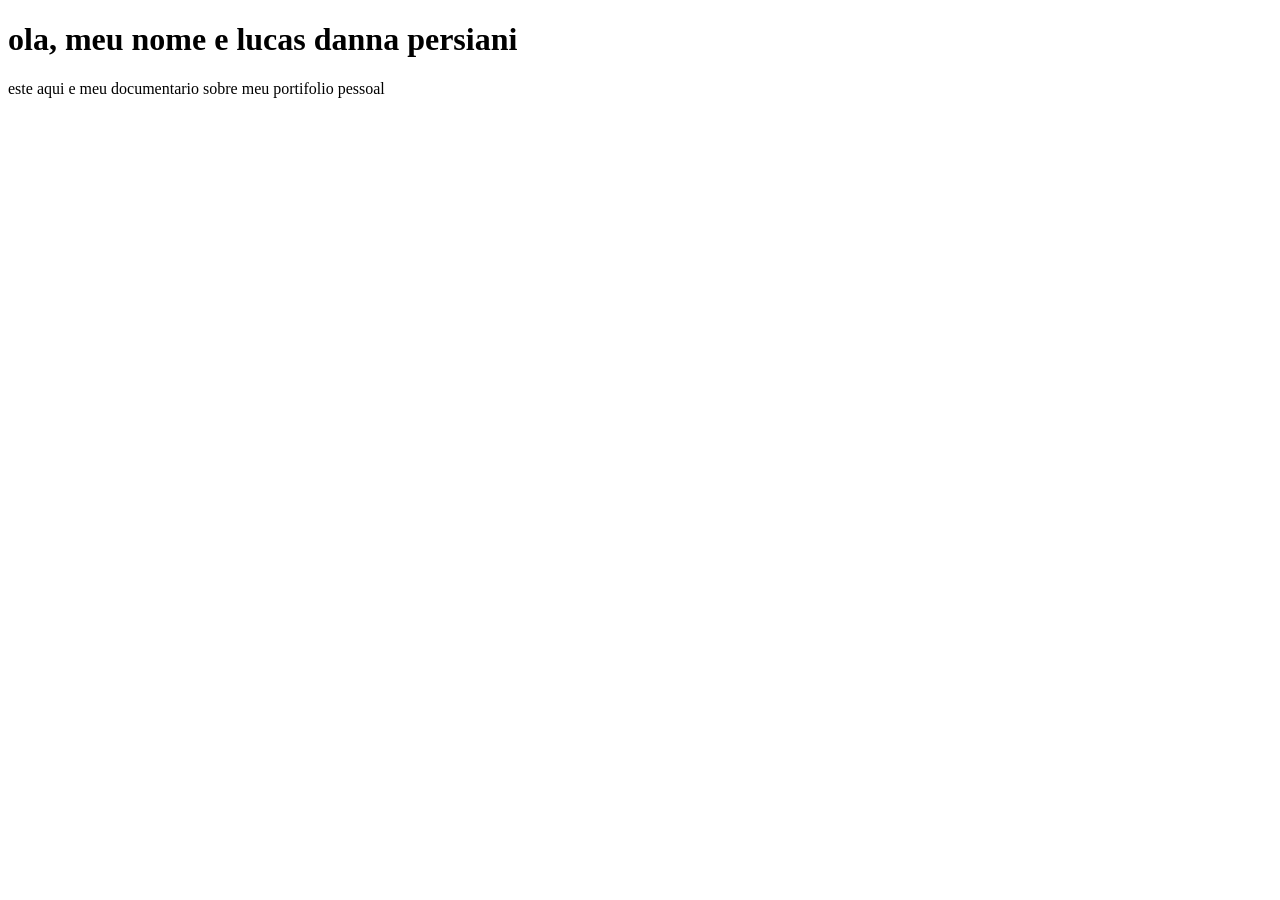
==== index.html @ ea079084 "criacao dos arquivos" ====
<!DOCTYPE html>
<html lang="pt-br">
<head>
    <meta charset="UTF-8">
    <meta name="viewport" content="width=device-width, initial-scale=1.0">
    <title>meu perfil</title>
    <style>

    </style>
</head>
<body>

    <h1> ola, meu nome e lucas danna persiani</h1>
    
    <p>
        este aqui e meu documentario sobre meu portifolio pessoal
    </p>
</body>
</html>
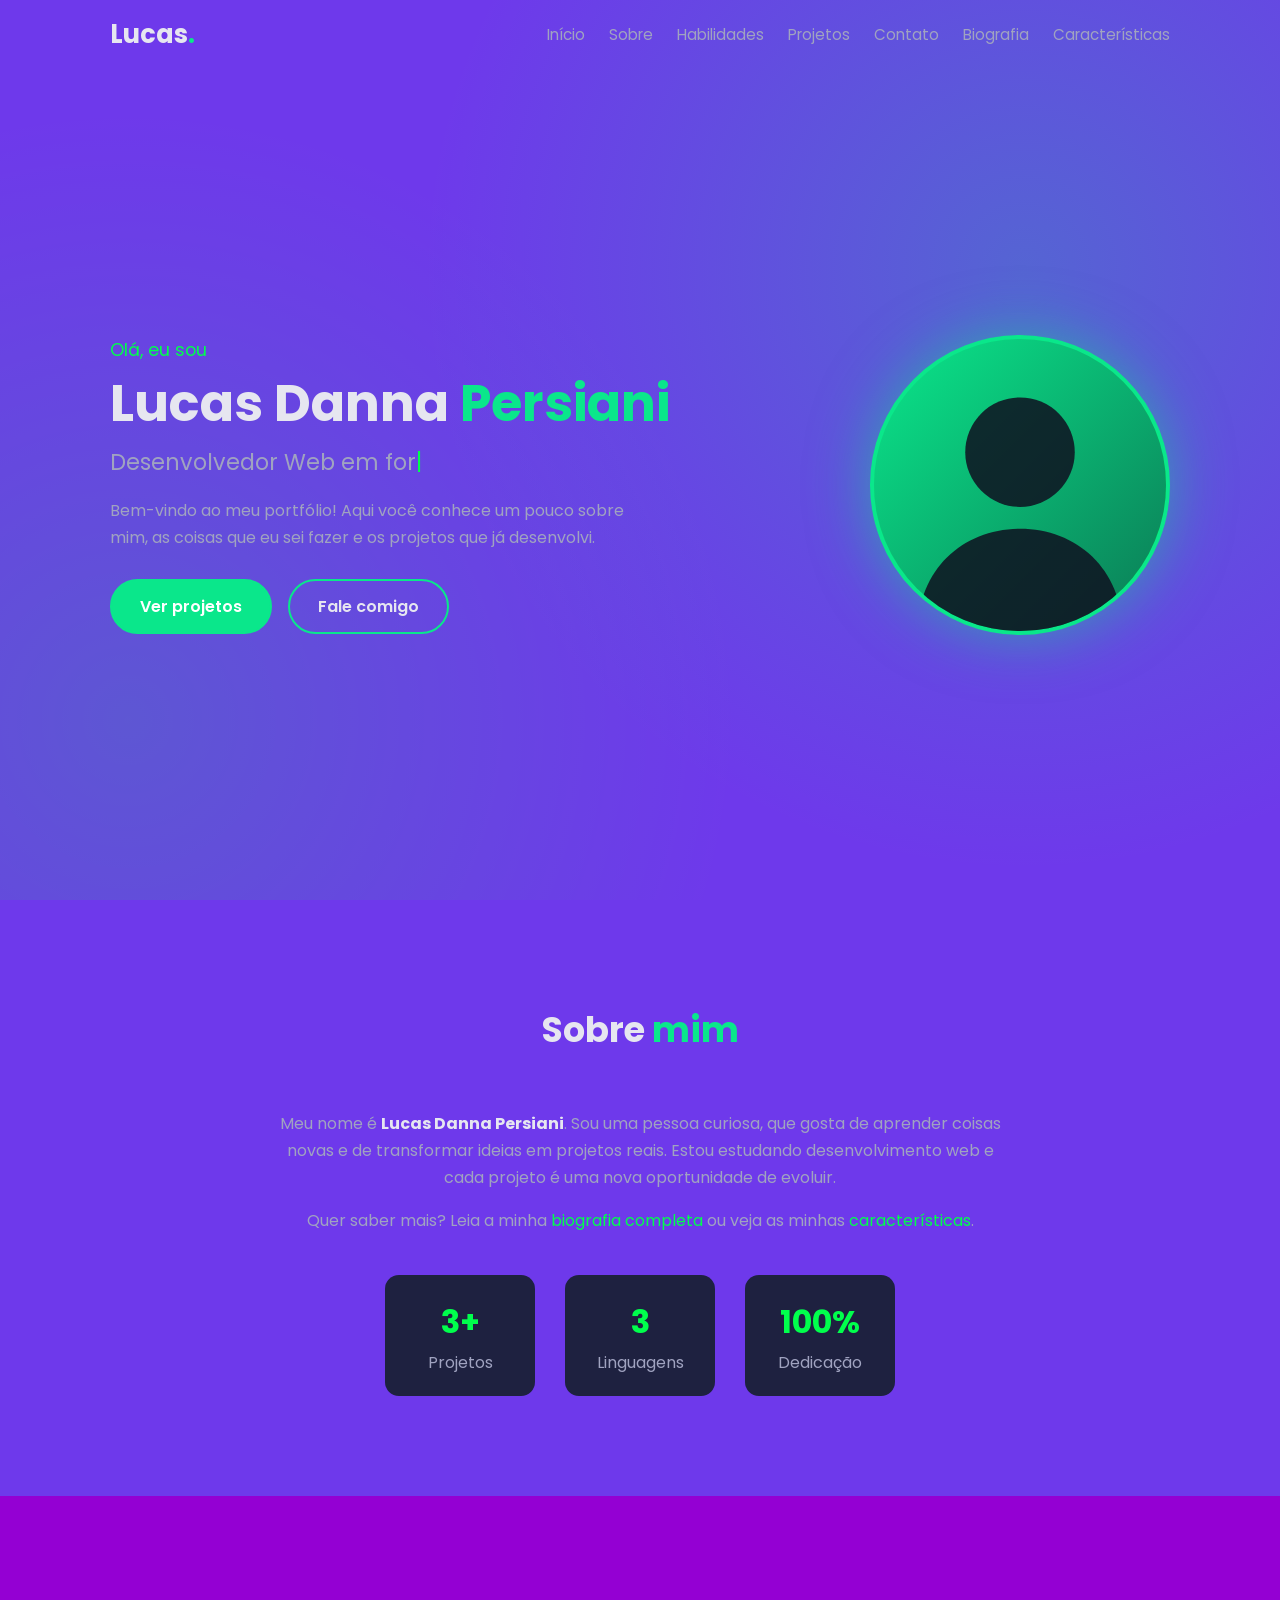
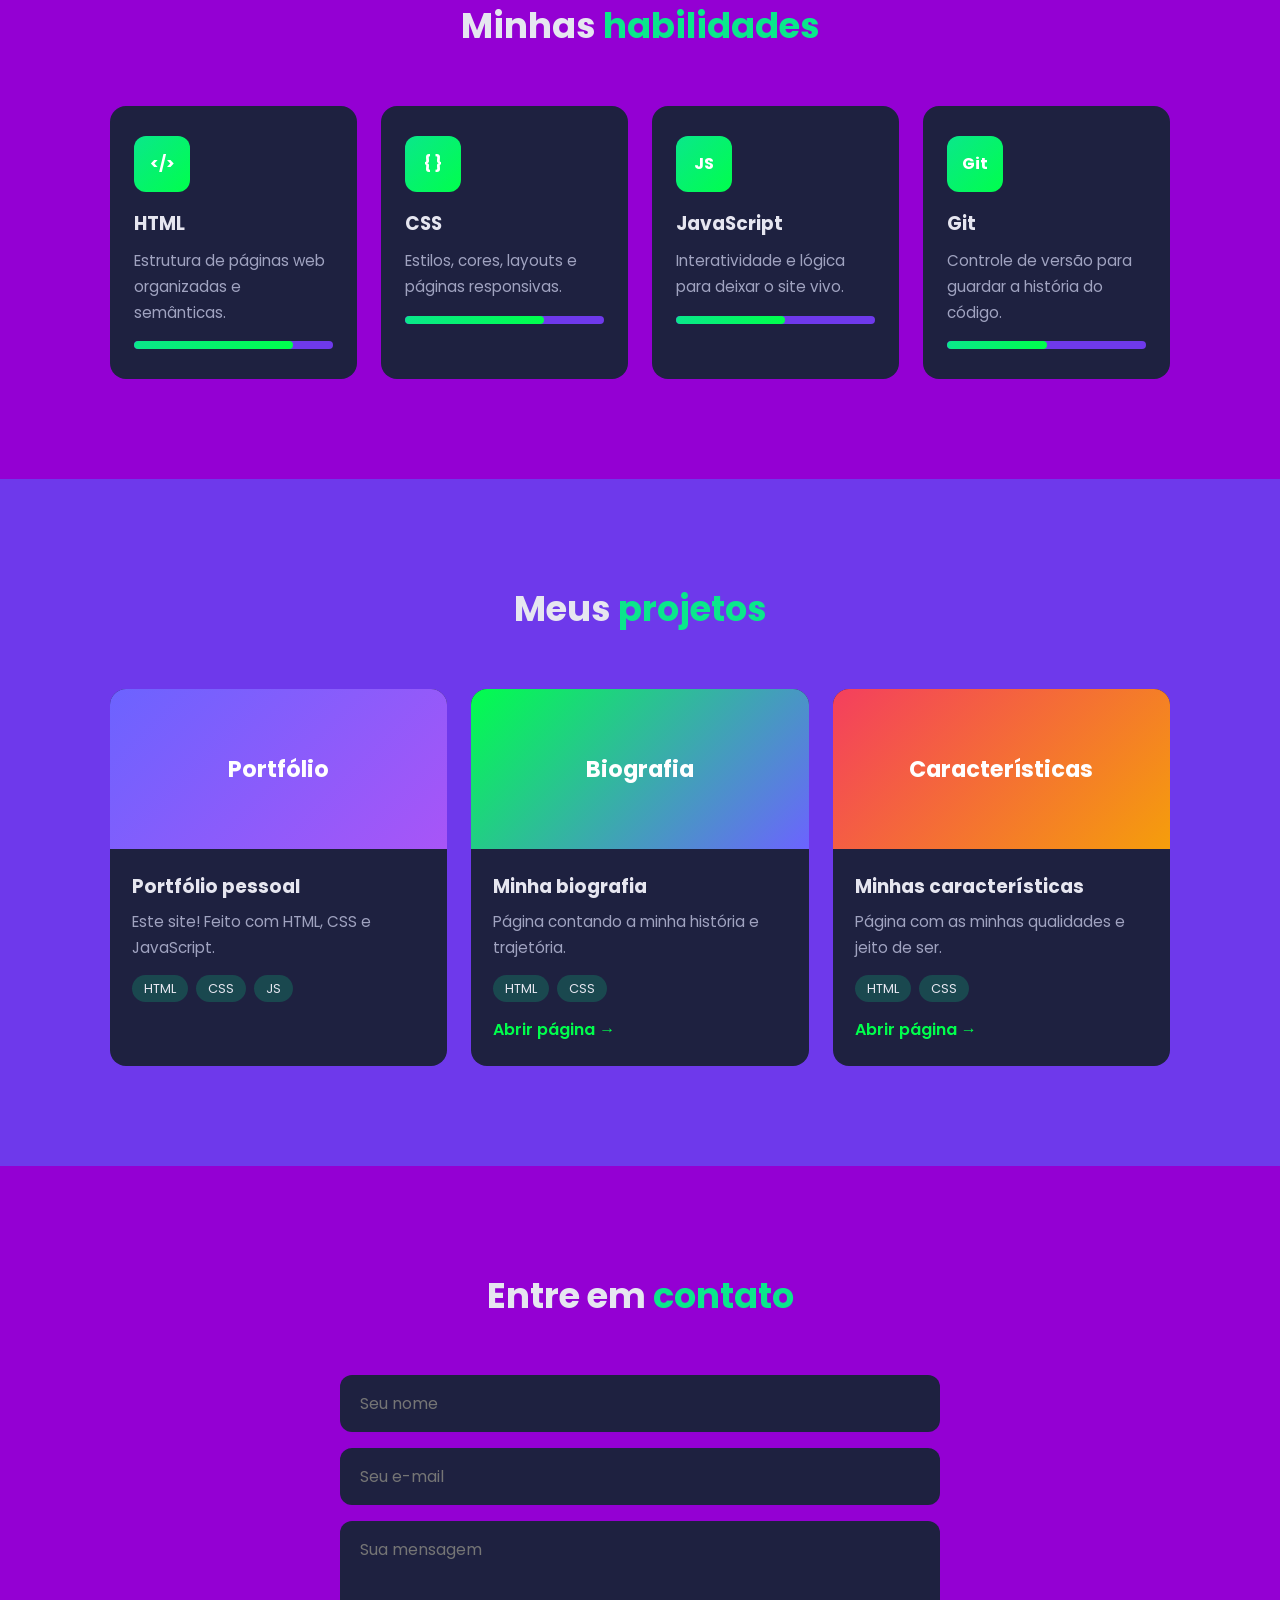
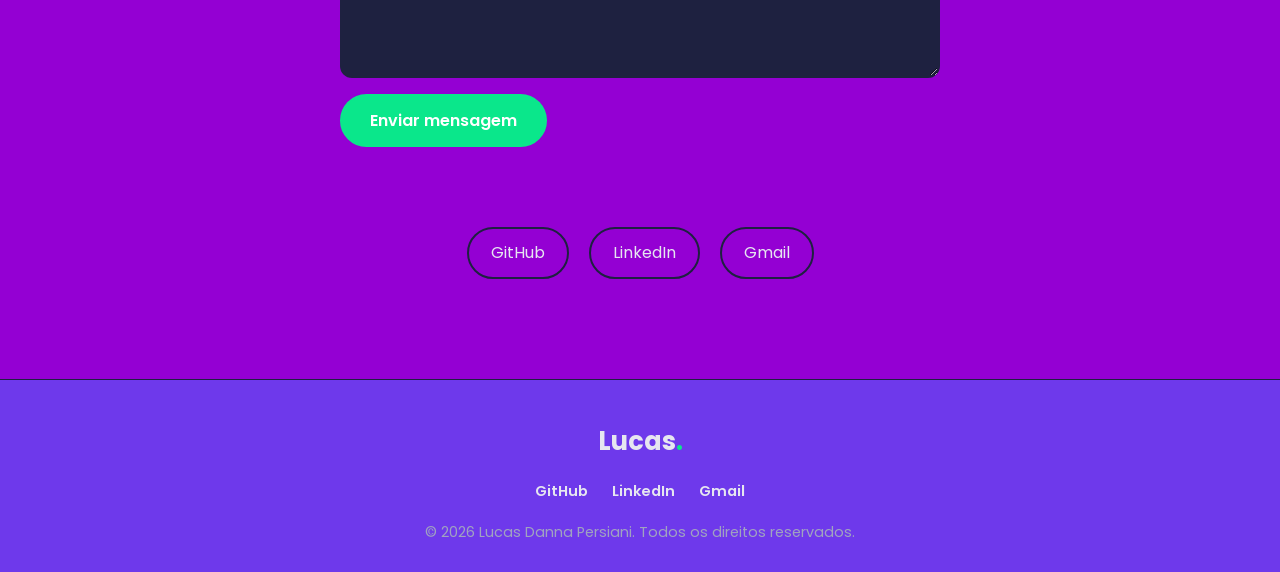
==== commit b02ad69a: "atualizando arquivos" ====
--- a/index.html
+++ b/index.html
@@ -3,17 +3,211 @@
 <head>
     <meta charset="UTF-8">
     <meta name="viewport" content="width=device-width, initial-scale=1.0">
-    <title>meu perfil</title>
-    <style>
-
-    </style>
+    <title>Lucas Danna Persiani | Portfólio</title>
+    <meta name="description" content="Portfólio pessoal de Lucas Danna Persiani">
+
+    <!-- fonte do Google Fonts -->
+    <link rel="preconnect" href="https://fonts.googleapis.com">
+    <link rel="preconnect" href="https://fonts.gstatic.com" crossorigin>
+    <link href="https://fonts.googleapis.com/css2?family=Poppins:wght@300;400;600;700&display=swap" rel="stylesheet">
+
+    <!-- estilos do portfólio -->
+    <link rel="stylesheet" href="style.css">
 </head>
 <body>
-
-    <h1> ola, meu nome e lucas danna persiani</h1>
-    
-    <p>
-        este aqui e meu documentario sobre meu portifolio pessoal
-    </p>
+    <!-- criacao do corpo do meu portifolio pessoal -->
+
+    <!-- ===== MENU ===== -->
+    <header class="cabecalho">
+        <nav class="menu container">
+            <a href="#inicio" class="logo">Lucas<span>.</span></a>
+
+            <button class="menu-botao" id="menuBotao" aria-label="Abrir menu" aria-expanded="false">
+                <span></span><span></span><span></span>
+            </button>
+
+            <ul class="menu-links" id="menuLinks">
+                <li><a href="#inicio">Início</a></li>
+                <li><a href="#sobre">Sobre</a></li>
+                <li><a href="#habilidades">Habilidades</a></li>
+                <li><a href="#projetos">Projetos</a></li>
+                <li><a href="#contato">Contato</a></li>
+                <li><a href="minhabiografia.html">Biografia</a></li>
+                <li><a href="caracteristicas.html">Características</a></li>
+            </ul>
+        </nav>
+    </header>
+
+    <main>
+        <!-- ===== INÍCIO ===== -->
+        <section class="inicio" id="inicio">
+            <div class="container inicio-conteudo">
+                <div class="inicio-texto">
+                    <p class="saudacao">Olá, eu sou</p>
+                    <h1>Lucas Danna <span>Persiani</span></h1>
+                    <p class="cargo">
+                        <span id="textoDigitado"></span><span class="cursor">|</span>
+                    </p>
+                    <p class="descricao">
+                        Bem-vindo ao meu portfólio! Aqui você conhece um pouco sobre mim,
+                        as coisas que eu sei fazer e os projetos que já desenvolvi.
+                    </p>
+                    <div class="botoes">
+                        <a href="#projetos" class="botao botao-principal">Ver projetos</a>
+                        <a href="#contato" class="botao botao-secundario">Fale comigo</a>
+                    </div>
+                </div>
+
+                <div class="inicio-foto">
+                    <!-- para usar sua foto: coloque o arquivo na pasta img e troque o src (ex.: img/foto-perfil.jpg) -->
+                    <img src="img/foto-perfil.svg" alt="Foto de perfil de Lucas Danna Persiani" class="foto-circulo">
+                </div>
+            </div>
+        </section>
+
+        <!-- ===== SOBRE ===== -->
+        <section class="secao" id="sobre">
+            <div class="container">
+                <h2 class="titulo-secao">Sobre <span>mim</span></h2>
+                <div class="sobre-conteudo revelar">
+                    <p>
+                        Meu nome é <strong>Lucas Danna Persiani</strong>. Sou uma pessoa curiosa,
+                        que gosta de aprender coisas novas e de transformar ideias em projetos reais.
+                        Estou estudando desenvolvimento web e cada projeto é uma nova oportunidade
+                        de evoluir.
+                    </p>
+                    <p>
+                        Quer saber mais? Leia a minha <a href="minhabiografia.html">biografia completa</a>
+                        ou veja as minhas <a href="caracteristicas.html">características</a>.
+                    </p>
+
+                    <div class="numeros">
+                        <div class="numero">
+                            <strong>3+</strong>
+                            <span>Projetos</span>
+                        </div>
+                        <div class="numero">
+                            <strong>3</strong>
+                            <span>Linguagens</span>
+                        </div>
+                        <div class="numero">
+                            <strong>100%</strong>
+                            <span>Dedicação</span>
+                        </div>
+                    </div>
+                </div>
+            </div>
+        </section>
+
+        <!-- ===== HABILIDADES ===== -->
+        <section class="secao secao-escura" id="habilidades">
+            <div class="container">
+                <h2 class="titulo-secao">Minhas <span>habilidades</span></h2>
+                <div class="cards">
+                    <div class="card revelar">
+                        <div class="card-icone">&lt;/&gt;</div>
+                        <h3>HTML</h3>
+                        <p>Estrutura de páginas web organizadas e semânticas.</p>
+                        <div class="barra"><div class="barra-progresso" data-nivel="80"></div></div>
+                    </div>
+                    <div class="card revelar">
+                        <div class="card-icone">{ }</div>
+                        <h3>CSS</h3>
+                        <p>Estilos, cores, layouts e páginas responsivas.</p>
+                        <div class="barra"><div class="barra-progresso" data-nivel="70"></div></div>
+                    </div>
+                    <div class="card revelar">
+                        <div class="card-icone">JS</div>
+                        <h3>JavaScript</h3>
+                        <p>Interatividade e lógica para deixar o site vivo.</p>
+                        <div class="barra"><div class="barra-progresso" data-nivel="55"></div></div>
+                    </div>
+                    <div class="card revelar">
+                        <div class="card-icone">Git</div>
+                        <h3>Git</h3>
+                        <p>Controle de versão para guardar a história do código.</p>
+                        <div class="barra"><div class="barra-progresso" data-nivel="50"></div></div>
+                    </div>
+                </div>
+            </div>
+        </section>
+
+        <!-- ===== PROJETOS ===== -->
+        <section class="secao" id="projetos">
+            <div class="container">
+                <h2 class="titulo-secao">Meus <span>projetos</span></h2>
+                <div class="cards">
+                    <article class="projeto revelar">
+                        <div class="projeto-capa capa-1">Portfólio</div>
+                        <div class="projeto-info">
+                            <h3>Portfólio pessoal</h3>
+                            <p>Este site! Feito com HTML, CSS e JavaScript.</p>
+                            <div class="tags"><span>HTML</span><span>CSS</span><span>JS</span></div>
+                        </div>
+                    </article>
+                    <article class="projeto revelar">
+                        <div class="projeto-capa capa-2">Biografia</div>
+                        <div class="projeto-info">
+                            <h3>Minha biografia</h3>
+                            <p>Página contando a minha história e trajetória.</p>
+                            <div class="tags"><span>HTML</span><span>CSS</span></div>
+                            <a href="minhabiografia.html" class="link-projeto">Abrir página →</a>
+                        </div>
+                    </article>
+                    <article class="projeto revelar">
+                        <div class="projeto-capa capa-3">Características</div>
+                        <div class="projeto-info">
+                            <h3>Minhas características</h3>
+                            <p>Página com as minhas qualidades e jeito de ser.</p>
+                            <div class="tags"><span>HTML</span><span>CSS</span></div>
+                            <a href="caracteristicas.html" class="link-projeto">Abrir página →</a>
+                        </div>
+                    </article>
+                </div>
+            </div>
+        </section>
+
+        <!-- ===== CONTATO ===== -->
+        <section class="secao secao-escura" id="contato">
+            <div class="container">
+                <h2 class="titulo-secao">Entre em <span>contato</span></h2>
+                <form class="formulario revelar" id="formulario">
+                    <input type="text" id="nome" placeholder="Seu nome" required>
+                    <input type="email" id="email" placeholder="Seu e-mail" required>
+                    <textarea id="mensagem" rows="5" placeholder="Sua mensagem" required></textarea>
+                    <button type="submit" class="botao botao-principal">Enviar mensagem</button>
+                    <p class="aviso" id="aviso"></p>
+                </form>
+
+                <!-- troque os links abaixo pelos seus perfis de verdade -->
+                <div class="redes">
+                    <a href="https://github.com/SEU-USUARIO" target="_blank" rel="noopener">GitHub</a>
+                    <a href="https://www.linkedin.com/in/SEU-USUARIO" target="_blank" rel="noopener">LinkedIn</a>
+                    <a href="mailto:seuemail@gmail.com">Gmail</a>
+                </div>
+            </div>
+        </section>
+    </main>
+
+    <!-- ===== RODAPÉ ===== -->
+    <footer class="rodape">
+        <div class="container rodape-conteudo">
+            <a href="index.html" class="logo">Lucas<span>.</span></a>
+
+            <!-- troque SEU-USUARIO e o e-mail pelos seus dados -->
+            <nav class="rodape-redes" aria-label="Redes sociais">
+                <a href="https://github.com/SEU-USUARIO" target="_blank" rel="noopener">GitHub</a>
+                <a href="https://www.linkedin.com/in/SEU-USUARIO" target="_blank" rel="noopener">LinkedIn</a>
+                <a href="mailto:seuemail@gmail.com">Gmail</a>
+            </nav>
+
+            <p>&copy; <span id="ano"></span> Lucas Danna Persiani. Todos os direitos reservados.</p>
+        </div>
+    </footer>
+
+    <button class="voltar-topo" id="voltarTopo" aria-label="Voltar ao topo">↑</button>
+
+    <!-- scripts do portfólio -->
+    <script src="script.js"></script>
 </body>
-</html>+</html>
--- a/style.css
+++ b/style.css
@@ -0,0 +1,581 @@
+/* ===== VARIÁVEIS DE CORES ===== */
+:root {
+    --cor-principal: #0ae78b;
+    --cor-destaque: #00ff4c;
+    --fundo: #6e39eb;
+    --fundo-escuro:darkviolet;
+    --fundo-card: #1e2140;
+    --texto: #e6e6f0;
+    --texto-suave: #a0a3c0;
+}
+
+/* ===== BÁSICO ===== */
+* {
+    margin: 0;
+    padding: 0;
+    box-sizing: border-box;
+}
+
+html {
+    scroll-behavior: smooth;
+}
+
+body {
+    font-family: 'Poppins', sans-serif;
+    background: var(--fundo);
+    color: var(--texto);
+    line-height: 1.7;
+}
+
+a {
+    color: var(--cor-destaque);
+    text-decoration: none;
+}
+
+.container {
+    width: 100%;
+    max-width: 1100px;
+    margin: 0 auto;
+    padding: 0 20px;
+}
+
+/* ===== MENU ===== */
+.cabecalho {
+    position: fixed;
+    top: 0;
+    left: 0;
+    width: 100%;
+    z-index: 100;
+    transition: background 0.3s, box-shadow 0.3s;
+}
+
+.cabecalho.rolando {
+    background: rgba(15, 16, 32, 0.95);
+    box-shadow: 0 2px 20px rgba(0, 0, 0, 0.4);
+}
+
+.menu {
+    display: flex;
+    align-items: center;
+    justify-content: space-between;
+    height: 70px;
+}
+
+.logo {
+    font-size: 1.6rem;
+    font-weight: 700;
+    color: var(--texto);
+}
+
+.logo span {
+    color: var(--cor-principal);
+}
+
+.menu-links {
+    display: flex;
+    gap: 24px;
+    list-style: none;
+}
+
+.menu-links a {
+    color: var(--texto-suave);
+    font-size: 0.95rem;
+    transition: color 0.3s;
+}
+
+.menu-links a:hover,
+.menu-links a.ativo {
+    color: var(--texto);
+}
+
+.menu-botao {
+    display: none;
+    flex-direction: column;
+    gap: 5px;
+    background: none;
+    border: none;
+    cursor: pointer;
+}
+
+.menu-botao span {
+    width: 26px;
+    height: 3px;
+    background: var(--texto);
+    border-radius: 2px;
+    transition: 0.3s;
+}
+
+/* ===== INÍCIO ===== */
+.inicio {
+    min-height: 100vh;
+    display: flex;
+    align-items: center;
+    background:
+        radial-gradient(circle at 80% 30%, color-mix(in srgb, var(--cor-principal) calc(0.25 * 100%), transparent), transparent 50%),
+        radial-gradient(circle at 10% 80%, color-mix(in srgb, var(--cor-destaque) calc(0.15 * 100%), transparent), transparent 45%),
+        var(--fundo);
+}
+
+.inicio-conteudo {
+    display: flex;
+    align-items: center;
+    justify-content: space-between;
+    gap: 40px;
+    padding-top: 70px;
+}
+
+.saudacao {
+    color: var(--cor-destaque);
+    font-size: 1.1rem;
+}
+
+.inicio h1 {
+    font-size: 3.2rem;
+    line-height: 1.2;
+    margin: 8px 0;
+}
+
+.inicio h1 span,
+.titulo-secao span {
+    color: var(--cor-principal);
+}
+
+.cargo {
+    font-size: 1.4rem;
+    color: var(--texto-suave);
+    min-height: 2.2rem;
+}
+
+.cursor {
+    color: var(--cor-destaque);
+    animation: piscar 0.8s infinite;
+}
+
+@keyframes piscar {
+    50% { opacity: 0; }
+}
+
+.descricao {
+    max-width: 520px;
+    margin: 16px 0 28px;
+    color: var(--texto-suave);
+}
+
+.botoes {
+    display: flex;
+    gap: 16px;
+    flex-wrap: wrap;
+}
+
+.botao {
+    display: inline-block;
+    padding: 12px 28px;
+    border-radius: 30px;
+    font-weight: 600;
+    font-size: 1rem;
+    cursor: pointer;
+    border: 2px solid var(--cor-principal);
+    transition: transform 0.3s, background 0.3s, color 0.3s;
+    font-family: inherit;
+}
+
+.botao:hover {
+    transform: translateY(-3px);
+}
+
+.botao-principal {
+    background: var(--cor-principal);
+    color: #fff;
+}
+
+.botao-secundario {
+    background: transparent;
+    color: var(--texto);
+}
+
+.botao-secundario:hover {
+    background: var(--cor-principal);
+    color: #fff;
+}
+
+.foto-circulo {
+    width: 300px;
+    height: 300px;
+    border-radius: 50%;
+    display: flex;
+    align-items: center;
+    justify-content: center;
+    font-size: 4rem;
+    font-weight: 700;
+    color: #fff;
+    background: linear-gradient(135deg, var(--cor-principal), var(--cor-destaque));
+    box-shadow: 0 0 60px color-mix(in srgb, var(--cor-principal) calc(0.5 * 100%), transparent);
+    animation: flutuar 4s ease-in-out infinite;
+    object-fit: cover; /* a foto preenche o círculo sem ficar esticada */
+    border: 4px solid var(--cor-principal);
+}
+
+.inicio-foto img {
+    width: 300px;
+    height: 300px;
+    border-radius: 50%;
+    object-fit: cover;
+}
+
+@keyframes flutuar {
+    50% { transform: translateY(-15px); }
+}
+
+/* ===== SEÇÕES ===== */
+.secao {
+    padding: 100px 0;
+}
+
+.secao-escura {
+    background: var(--fundo-escuro);
+}
+
+.titulo-secao {
+    text-align: center;
+    font-size: 2.2rem;
+    margin-bottom: 50px;
+}
+
+/* ===== SOBRE ===== */
+.sobre-conteudo {
+    max-width: 750px;
+    margin: 0 auto;
+    text-align: center;
+    color: var(--texto-suave);
+}
+
+.sobre-conteudo p {
+    margin-bottom: 16px;
+}
+
+.sobre-conteudo strong {
+    color: var(--texto);
+}
+
+.numeros {
+    display: flex;
+    justify-content: center;
+    gap: 30px;
+    margin-top: 40px;
+    flex-wrap: wrap;
+}
+
+.numero {
+    background: var(--fundo-card);
+    padding: 20px 30px;
+    border-radius: 14px;
+    min-width: 150px;
+}
+
+.numero strong {
+    display: block;
+    font-size: 2rem;
+    color: var(--cor-destaque);
+}
+
+/* ===== CARDS (habilidades e projetos) ===== */
+.cards {
+    display: grid;
+    grid-template-columns: repeat(auto-fit, minmax(240px, 1fr));
+    gap: 24px;
+}
+
+.card {
+    background: var(--fundo-card);
+    padding: 30px 24px;
+    border-radius: 16px;
+    transition: transform 0.3s, box-shadow 0.3s;
+}
+
+.card:hover,
+.projeto:hover {
+    transform: translateY(-8px);
+    box-shadow: 0 10px 30px color-mix(in srgb, var(--cor-principal) calc(0.3 * 100%), transparent);
+}
+
+.card-icone {
+    width: 56px;
+    height: 56px;
+    border-radius: 12px;
+    display: flex;
+    align-items: center;
+    justify-content: center;
+    font-weight: 700;
+    color: #fff;
+    background: linear-gradient(135deg, var(--cor-principal), var(--cor-destaque));
+    margin-bottom: 16px;
+}
+
+.card h3 {
+    margin-bottom: 8px;
+}
+
+.card p {
+    color: var(--texto-suave);
+    font-size: 0.95rem;
+    margin-bottom: 16px;
+}
+
+.barra {
+    height: 8px;
+    background: var(--fundo);
+    border-radius: 4px;
+    overflow: hidden;
+}
+
+.barra-progresso {
+    height: 100%;
+    width: 0;
+    background: linear-gradient(90deg, var(--cor-principal), var(--cor-destaque));
+    border-radius: 4px;
+    transition: width 1.2s ease;
+}
+
+.projeto {
+    background: var(--fundo-card);
+    border-radius: 16px;
+    overflow: hidden;
+    transition: transform 0.3s, box-shadow 0.3s;
+}
+
+.projeto-capa {
+    height: 160px;
+    display: flex;
+    align-items: center;
+    justify-content: center;
+    font-size: 1.4rem;
+    font-weight: 700;
+    color: #fff;
+}
+
+.capa-1 { background: linear-gradient(135deg, #6c63ff, #a855f7); }
+.capa-2 { background: linear-gradient(135deg, #00ff4c, #6c63ff); }
+.capa-3 { background: linear-gradient(135deg, #f43f5e, #f59e0b); }
+
+.projeto-info {
+    padding: 22px;
+}
+
+.projeto-info h3 {
+    margin-bottom: 6px;
+}
+
+.projeto-info p {
+    color: var(--texto-suave);
+    font-size: 0.95rem;
+}
+
+.tags {
+    display: flex;
+    gap: 8px;
+    margin: 14px 0;
+    flex-wrap: wrap;
+}
+
+.tags span {
+    font-size: 0.8rem;
+    padding: 3px 12px;
+    border-radius: 20px;
+    background: color-mix(in srgb, var(--cor-principal) calc(0.2 * 100%), transparent);
+    color: var(--texto);
+}
+
+.link-projeto {
+    font-weight: 600;
+}
+
+/* ===== CONTATO ===== */
+.formulario {
+    max-width: 600px;
+    margin: 0 auto;
+    display: flex;
+    flex-direction: column;
+    gap: 16px;
+}
+
+.formulario input,
+.formulario textarea {
+    width: 100%;
+    padding: 14px 18px;
+    border-radius: 12px;
+    border: 2px solid transparent;
+    background: var(--fundo-card);
+    color: var(--texto);
+    font-family: inherit;
+    font-size: 1rem;
+    resize: vertical;
+    outline: none;
+    transition: border-color 0.3s;
+}
+
+.formulario input:focus,
+.formulario textarea:focus {
+    border-color: var(--cor-principal);
+}
+
+.formulario .botao {
+    align-self: flex-start;
+}
+
+.aviso {
+    color: var(--cor-destaque);
+    min-height: 1.5rem;
+}
+
+.redes {
+    display: flex;
+    justify-content: center;
+    gap: 20px;
+    margin-top: 40px;
+    flex-wrap: wrap;
+}
+
+.redes a {
+    padding: 10px 22px;
+    border-radius: 30px;
+    border: 2px solid var(--fundo-card);
+    color: var(--texto);
+    transition: border-color 0.3s, color 0.3s;
+}
+
+.redes a:hover {
+    border-color: var(--cor-destaque);
+    color: var(--cor-destaque);
+}
+
+/* ===== RODAPÉ ===== */
+.rodape {
+    text-align: center;
+    padding: 40px 0 28px;
+    color: var(--texto-suave);
+    font-size: 0.9rem;
+    border-top: 1px solid var(--fundo-card);
+    background: var(--fundo);
+}
+
+.rodape-conteudo {
+    display: flex;
+    flex-direction: column;
+    align-items: center;
+    gap: 16px;
+}
+
+.rodape-redes {
+    display: flex;
+    gap: 24px;
+    flex-wrap: wrap;
+    justify-content: center;
+}
+
+.rodape-redes a {
+    color: var(--texto);
+    font-weight: 600;
+    transition: color 0.3s;
+}
+
+.rodape-redes a:hover {
+    color: var(--cor-principal);
+}
+
+/* ===== BOTÃO VOLTAR AO TOPO ===== */
+.voltar-topo {
+    position: fixed;
+    right: 20px;
+    bottom: 20px;
+    width: 46px;
+    height: 46px;
+    border-radius: 50%;
+    border: none;
+    background: var(--cor-principal);
+    color: #fff;
+    font-size: 1.3rem;
+    cursor: pointer;
+    opacity: 0;
+    pointer-events: none;
+    transition: opacity 0.3s;
+}
+
+.voltar-topo.mostrar {
+    opacity: 1;
+    pointer-events: auto;
+}
+
+/* ===== ANIMAÇÃO AO ROLAR ===== */
+.revelar {
+    opacity: 0;
+    transform: translateY(40px);
+    transition: opacity 0.8s ease, transform 0.8s ease;
+}
+
+.revelar.visivel {
+    opacity: 1;
+    transform: translateY(0);
+}
+
+/* ===== CELULAR E TABLET ===== */
+@media (max-width: 900px) {
+    .menu-botao {
+        display: flex;
+    }
+
+    .menu-links {
+        position: absolute;
+        top: 70px;
+        left: 0;
+        width: 100%;
+        flex-direction: column;
+        align-items: center;
+        gap: 18px;
+        padding: 24px 0;
+        background: rgba(15, 16, 32, 0.98);
+        display: none;
+    }
+
+    .menu-links.aberto {
+        display: flex;
+    }
+
+    .menu-botao.aberto span:nth-child(1) { transform: translateY(8px) rotate(45deg); }
+    .menu-botao.aberto span:nth-child(2) { opacity: 0; }
+    .menu-botao.aberto span:nth-child(3) { transform: translateY(-8px) rotate(-45deg); }
+
+    .inicio-conteudo {
+        flex-direction: column-reverse;
+        text-align: center;
+        padding-top: 110px;
+        padding-bottom: 60px;
+    }
+
+    .descricao {
+        margin-left: auto;
+        margin-right: auto;
+    }
+
+    .botoes {
+        justify-content: center;
+    }
+
+    .inicio h1 {
+        font-size: 2.4rem;
+    }
+
+    .foto-circulo,
+    .inicio-foto img {
+        width: 200px;
+        height: 200px;
+        font-size: 2.8rem;
+    }
+
+    .secao {
+        padding: 70px 0;
+    }
+
+    .formulario .botao {
+        align-self: stretch;
+    }
+}
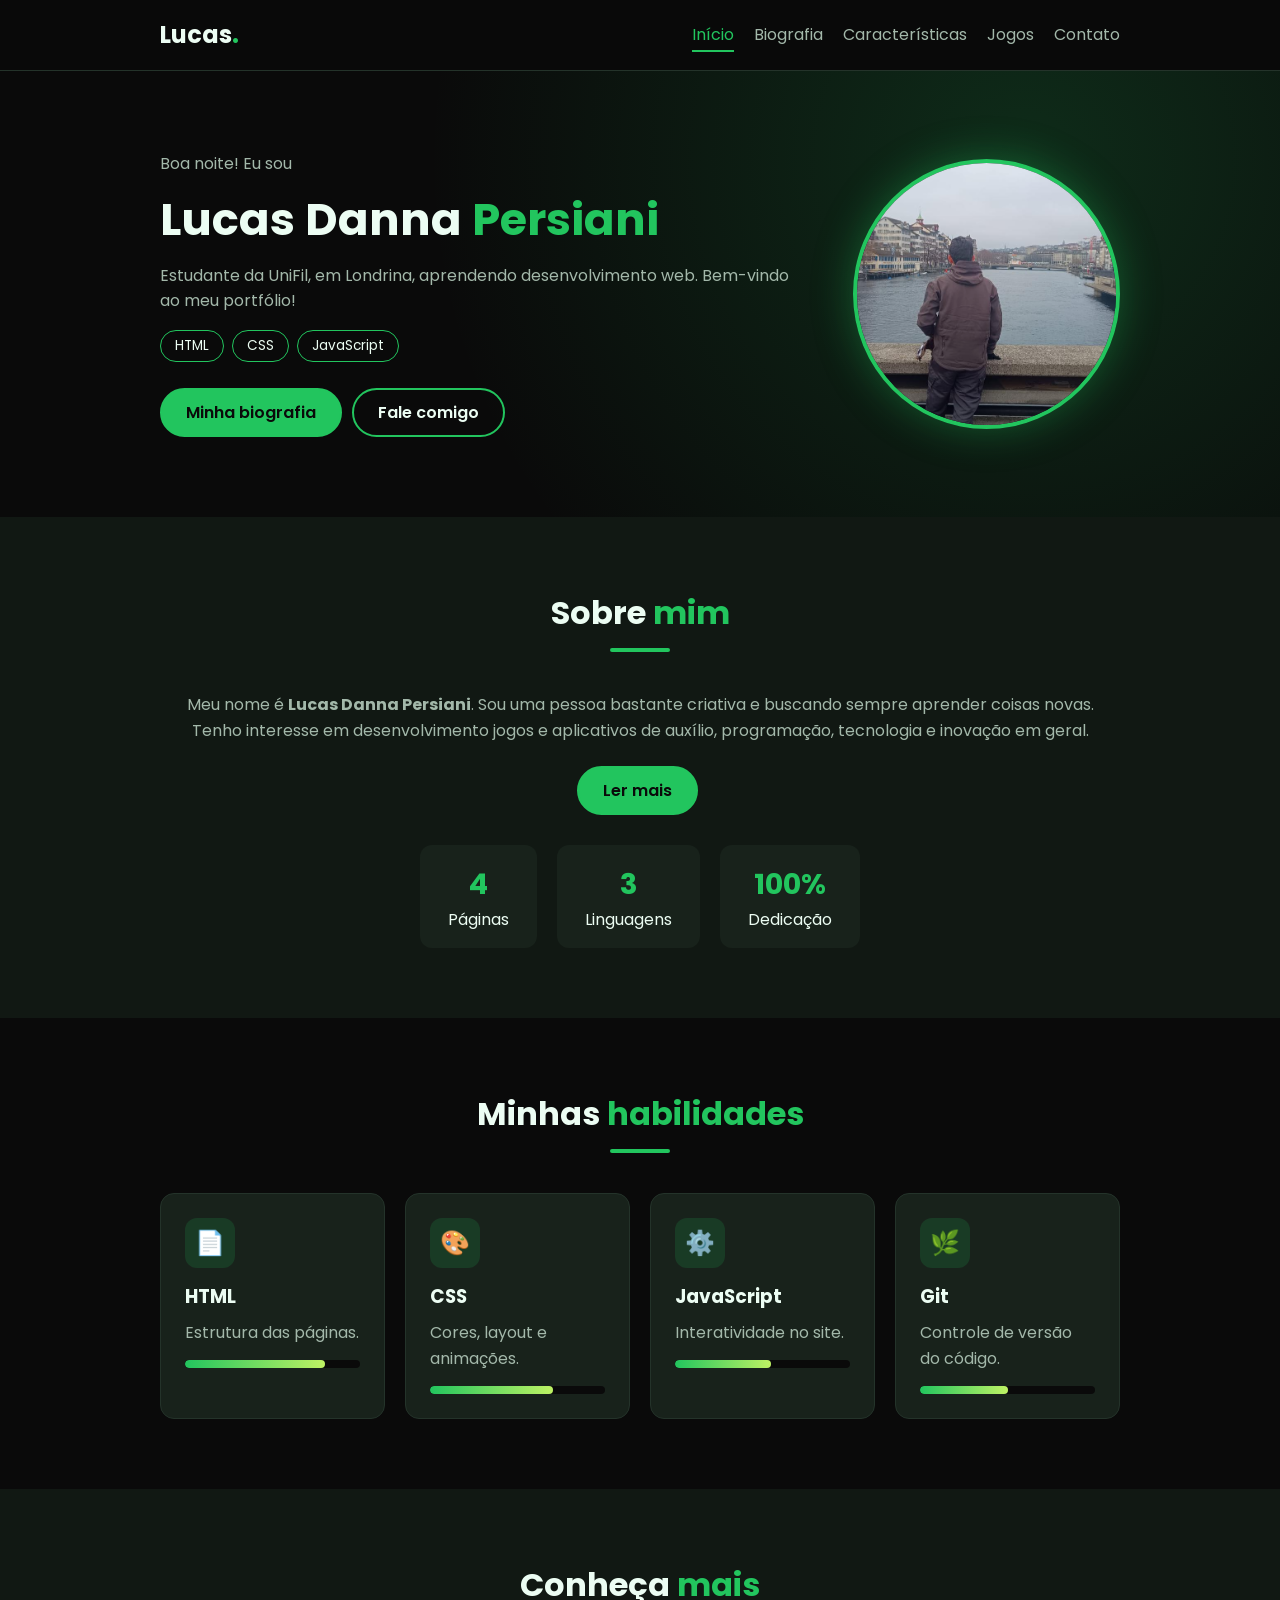
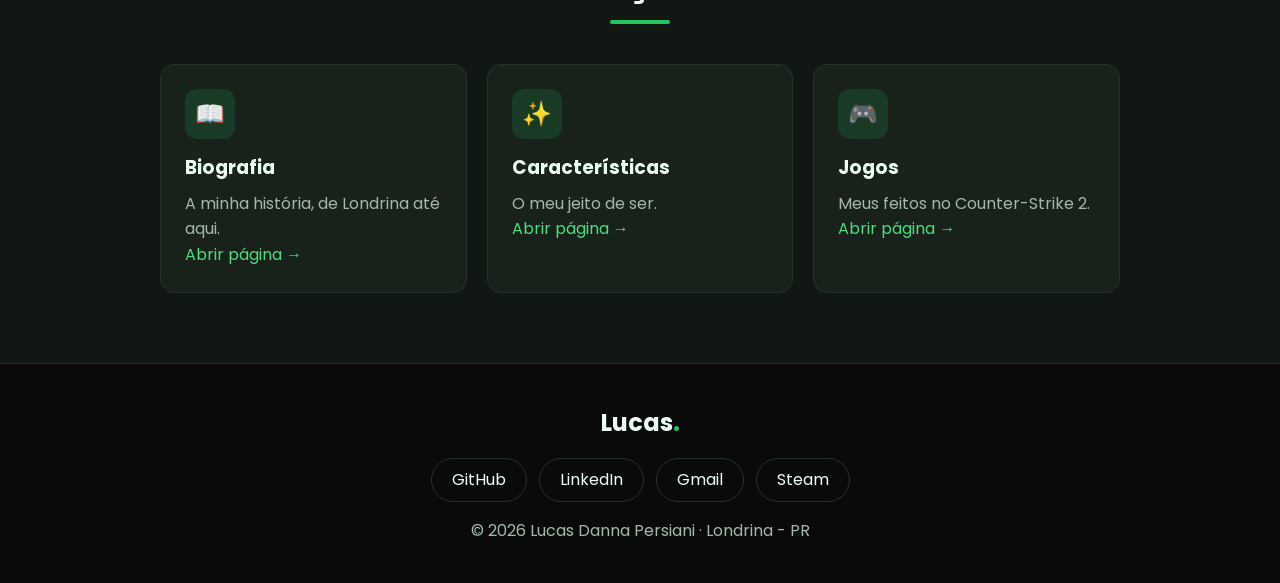
==== commit 98636bea: "arquivo atualizado" ====
--- a/index.html
+++ b/index.html
@@ -4,210 +4,147 @@
     <meta charset="UTF-8">
     <meta name="viewport" content="width=device-width, initial-scale=1.0">
     <title>Lucas Danna Persiani | Portfólio</title>
-    <meta name="description" content="Portfólio pessoal de Lucas Danna Persiani">
-
-    <!-- fonte do Google Fonts -->
     <link rel="preconnect" href="https://fonts.googleapis.com">
     <link rel="preconnect" href="https://fonts.gstatic.com" crossorigin>
-    <link href="https://fonts.googleapis.com/css2?family=Poppins:wght@300;400;600;700&display=swap" rel="stylesheet">
-
-    <!-- estilos do portfólio -->
+    <link href="https://fonts.googleapis.com/css2?family=Poppins:wght@400;600;700&display=swap" rel="stylesheet">
     <link rel="stylesheet" href="style.css">
 </head>
 <body>
-    <!-- criacao do corpo do meu portifolio pessoal -->
 
     <!-- ===== MENU ===== -->
     <header class="cabecalho">
-        <nav class="menu container">
-            <a href="#inicio" class="logo">Lucas<span>.</span></a>
-
-            <button class="menu-botao" id="menuBotao" aria-label="Abrir menu" aria-expanded="false">
-                <span></span><span></span><span></span>
-            </button>
-
-            <ul class="menu-links" id="menuLinks">
-                <li><a href="#inicio">Início</a></li>
-                <li><a href="#sobre">Sobre</a></li>
-                <li><a href="#habilidades">Habilidades</a></li>
-                <li><a href="#projetos">Projetos</a></li>
-                <li><a href="#contato">Contato</a></li>
+        <nav class="menu">
+            <a href="index.html" class="logo">Lucas<span>.</span></a>
+            <ul class="menu-links">
+                <li><a href="index.html" class="ativo">Início</a></li>
                 <li><a href="minhabiografia.html">Biografia</a></li>
                 <li><a href="caracteristicas.html">Características</a></li>
+                <li><a href="jogos.html">Jogos</a></li>
+                <li><a href="#contato">Contato</a></li>
             </ul>
         </nav>
     </header>
 
     <main>
-        <!-- ===== INÍCIO ===== -->
-        <section class="inicio" id="inicio">
-            <div class="container inicio-conteudo">
-                <div class="inicio-texto">
-                    <p class="saudacao">Olá, eu sou</p>
+        <!-- ===== APRESENTAÇÃO ===== -->
+        <section class="destaque">
+            <div class="container topo">
+                <div>
+                    <p class="texto-suave" id="saudacao">Olá! Eu sou</p>
                     <h1>Lucas Danna <span>Persiani</span></h1>
-                    <p class="cargo">
-                        <span id="textoDigitado"></span><span class="cursor">|</span>
+                    <p class="texto-suave">
+                        Estudante da UniFil, em Londrina, aprendendo desenvolvimento web.
+                        Bem-vindo ao meu portfólio!
                     </p>
-                    <p class="descricao">
-                        Bem-vindo ao meu portfólio! Aqui você conhece um pouco sobre mim,
-                        as coisas que eu sei fazer e os projetos que já desenvolvi.
-                    </p>
-                    <div class="botoes">
-                        <a href="#projetos" class="botao botao-principal">Ver projetos</a>
-                        <a href="#contato" class="botao botao-secundario">Fale comigo</a>
+                    <div class="etiquetas">
+                        <span>HTML</span>
+                        <span>CSS</span>
+                        <span>JavaScript</span>
                     </div>
+                    <a href="minhabiografia.html" class="botao">Minha biografia</a>
+                    <a href="#contato" class="botao botao-vazado">Fale comigo</a>
                 </div>
-
-                <div class="inicio-foto">
-                    <!-- para usar sua foto: coloque o arquivo na pasta img e troque o src (ex.: img/foto-perfil.jpg) -->
-                    <img src="img/foto-perfil.svg" alt="Foto de perfil de Lucas Danna Persiani" class="foto-circulo">
-                </div>
+                <img src="img/foto-perfil.png" alt="Foto de perfil de Lucas Danna Persiani" class="foto">
             </div>
         </section>
 
         <!-- ===== SOBRE ===== -->
-        <section class="secao" id="sobre">
-            <div class="container">
-                <h2 class="titulo-secao">Sobre <span>mim</span></h2>
-                <div class="sobre-conteudo revelar">
-                    <p>
-                        Meu nome é <strong>Lucas Danna Persiani</strong>. Sou uma pessoa curiosa,
-                        que gosta de aprender coisas novas e de transformar ideias em projetos reais.
-                        Estou estudando desenvolvimento web e cada projeto é uma nova oportunidade
-                        de evoluir.
-                    </p>
-                    <p>
-                        Quer saber mais? Leia a minha <a href="minhabiografia.html">biografia completa</a>
-                        ou veja as minhas <a href="caracteristicas.html">características</a>.
-                    </p>
+        <section class="secao secao-escura">
+            <div class="container centro">
+                <h2>Sobre <span>mim</span></h2>
+                <p class="texto-suave">
+                    Meu nome é <strong>Lucas Danna Persiani</strong>. Sou uma pessoa bastante criativa e buscando sempre aprender coisas novas. Tenho interesse em desenvolvimento jogos e aplicativos de auxílio, programação, tecnologia e inovação em geral.
+                </p>
+                <p class="texto-suave escondido" id="maisSobre">
+                    Nas horas livres gosto de jogar Counter-Strike 2 com os amigos na Steam.
+                    Meu objetivo é me tornar um desenvolvedor profissional.
+                </p>
+                <button class="botao" id="botaoLerMais">Ler mais</button>
 
-                    <div class="numeros">
-                        <div class="numero">
-                            <strong>3+</strong>
-                            <span>Projetos</span>
-                        </div>
-                        <div class="numero">
-                            <strong>3</strong>
-                            <span>Linguagens</span>
-                        </div>
-                        <div class="numero">
-                            <strong>100%</strong>
-                            <span>Dedicação</span>
-                        </div>
-                    </div>
+                <div class="numeros">
+                    <div class="numero"><strong>4</strong>Páginas</div>
+                    <div class="numero"><strong>3</strong>Linguagens</div>
+                    <div class="numero"><strong>100%</strong>Dedicação</div>
                 </div>
             </div>
         </section>
 
         <!-- ===== HABILIDADES ===== -->
-        <section class="secao secao-escura" id="habilidades">
+        <section class="secao">
             <div class="container">
-                <h2 class="titulo-secao">Minhas <span>habilidades</span></h2>
+                <h2>Minhas <span>habilidades</span></h2>
+                <!-- mude o width para ajustar o tamanho de cada barra -->
                 <div class="cards">
-                    <div class="card revelar">
-                        <div class="card-icone">&lt;/&gt;</div>
+                    <article class="card">
+                        <div class="icone">📄</div>
                         <h3>HTML</h3>
-                        <p>Estrutura de páginas web organizadas e semânticas.</p>
-                        <div class="barra"><div class="barra-progresso" data-nivel="80"></div></div>
-                    </div>
-                    <div class="card revelar">
-                        <div class="card-icone">{ }</div>
+                        <p>Estrutura das páginas.</p>
+                        <div class="barra"><div class="barra-nivel" style="width: 80%"></div></div>
+                    </article>
+                    <article class="card">
+                        <div class="icone">🎨</div>
                         <h3>CSS</h3>
-                        <p>Estilos, cores, layouts e páginas responsivas.</p>
-                        <div class="barra"><div class="barra-progresso" data-nivel="70"></div></div>
-                    </div>
-                    <div class="card revelar">
-                        <div class="card-icone">JS</div>
+                        <p>Cores, layout e animações.</p>
+                        <div class="barra"><div class="barra-nivel" style="width: 70%"></div></div>
+                    </article>
+                    <article class="card">
+                        <div class="icone">⚙️</div>
                         <h3>JavaScript</h3>
-                        <p>Interatividade e lógica para deixar o site vivo.</p>
-                        <div class="barra"><div class="barra-progresso" data-nivel="55"></div></div>
-                    </div>
-                    <div class="card revelar">
-                        <div class="card-icone">Git</div>
+                        <p>Interatividade no site.</p>
+                        <div class="barra"><div class="barra-nivel" style="width: 55%"></div></div>
+                    </article>
+                    <article class="card">
+                        <div class="icone">🌿</div>
                         <h3>Git</h3>
-                        <p>Controle de versão para guardar a história do código.</p>
-                        <div class="barra"><div class="barra-progresso" data-nivel="50"></div></div>
-                    </div>
-                </div>
-            </div>
-        </section>
-
-        <!-- ===== PROJETOS ===== -->
-        <section class="secao" id="projetos">
-            <div class="container">
-                <h2 class="titulo-secao">Meus <span>projetos</span></h2>
-                <div class="cards">
-                    <article class="projeto revelar">
-                        <div class="projeto-capa capa-1">Portfólio</div>
-                        <div class="projeto-info">
-                            <h3>Portfólio pessoal</h3>
-                            <p>Este site! Feito com HTML, CSS e JavaScript.</p>
-                            <div class="tags"><span>HTML</span><span>CSS</span><span>JS</span></div>
-                        </div>
-                    </article>
-                    <article class="projeto revelar">
-                        <div class="projeto-capa capa-2">Biografia</div>
-                        <div class="projeto-info">
-                            <h3>Minha biografia</h3>
-                            <p>Página contando a minha história e trajetória.</p>
-                            <div class="tags"><span>HTML</span><span>CSS</span></div>
-                            <a href="minhabiografia.html" class="link-projeto">Abrir página →</a>
-                        </div>
-                    </article>
-                    <article class="projeto revelar">
-                        <div class="projeto-capa capa-3">Características</div>
-                        <div class="projeto-info">
-                            <h3>Minhas características</h3>
-                            <p>Página com as minhas qualidades e jeito de ser.</p>
-                            <div class="tags"><span>HTML</span><span>CSS</span></div>
-                            <a href="caracteristicas.html" class="link-projeto">Abrir página →</a>
-                        </div>
+                        <p>Controle de versão do código.</p>
+                        <div class="barra"><div class="barra-nivel" style="width: 50%"></div></div>
                     </article>
                 </div>
             </div>
         </section>
 
-        <!-- ===== CONTATO ===== -->
-        <section class="secao secao-escura" id="contato">
+        <!-- ===== OUTRAS PÁGINAS ===== -->
+        <section class="secao secao-escura">
             <div class="container">
-                <h2 class="titulo-secao">Entre em <span>contato</span></h2>
-                <form class="formulario revelar" id="formulario">
-                    <input type="text" id="nome" placeholder="Seu nome" required>
-                    <input type="email" id="email" placeholder="Seu e-mail" required>
-                    <textarea id="mensagem" rows="5" placeholder="Sua mensagem" required></textarea>
-                    <button type="submit" class="botao botao-principal">Enviar mensagem</button>
-                    <p class="aviso" id="aviso"></p>
-                </form>
-
-                <!-- troque os links abaixo pelos seus perfis de verdade -->
-                <div class="redes">
-                    <a href="https://github.com/SEU-USUARIO" target="_blank" rel="noopener">GitHub</a>
-                    <a href="https://www.linkedin.com/in/SEU-USUARIO" target="_blank" rel="noopener">LinkedIn</a>
-                    <a href="mailto:seuemail@gmail.com">Gmail</a>
+                <h2>Conheça <span>mais</span></h2>
+                <div class="cards">
+                    <article class="card">
+                        <div class="icone">📖</div>
+                        <h3>Biografia</h3>
+                        <p>A minha história, de Londrina até aqui.</p>
+                        <a href="minhabiografia.html">Abrir página →</a>
+                    </article>
+                    <article class="card">
+                        <div class="icone">✨</div>
+                        <h3>Características</h3>
+                        <p>O meu jeito de ser.</p>
+                        <a href="caracteristicas.html">Abrir página →</a>
+                    </article>
+                    <article class="card">
+                        <div class="icone">🎮</div>
+                        <h3>Jogos</h3>
+                        <p>Meus feitos no Counter-Strike 2.</p>
+                        <a href="jogos.html">Abrir página →</a>
+                    </article>
                 </div>
             </div>
         </section>
     </main>
 
     <!-- ===== RODAPÉ ===== -->
-    <footer class="rodape">
-        <div class="container rodape-conteudo">
-            <a href="index.html" class="logo">Lucas<span>.</span></a>
-
-            <!-- troque SEU-USUARIO e o e-mail pelos seus dados -->
-            <nav class="rodape-redes" aria-label="Redes sociais">
-                <a href="https://github.com/SEU-USUARIO" target="_blank" rel="noopener">GitHub</a>
-                <a href="https://www.linkedin.com/in/SEU-USUARIO" target="_blank" rel="noopener">LinkedIn</a>
-                <a href="mailto:seuemail@gmail.com">Gmail</a>
-            </nav>
-
-            <p>&copy; <span id="ano"></span> Lucas Danna Persiani. Todos os direitos reservados.</p>
-        </div>
+    <footer class="rodape" id="contato">
+        <a href="index.html" class="logo">Lucas<span>.</span></a>
+        <nav class="redes">
+            <a href="https://github.com/dannax4547" target="_blank">GitHub</a>
+            <a href="https://www.linkedin.com/in/lucas-danna-persiani" target="_blank">LinkedIn</a>
+            <a href="mailto:lucasdanna.persiani@gmail.com">Gmail</a>
+            <a href="https://steamcommunity.com/profiles/76561198979446259/" target="_blank">Steam</a>
+        </nav>
+        <p>&copy; <span id="ano"></span> Lucas Danna Persiani · Londrina - PR</p>
     </footer>
 
-    <button class="voltar-topo" id="voltarTopo" aria-label="Voltar ao topo">↑</button>
+    <button class="voltar-topo escondido" id="voltarTopo" aria-label="Voltar ao topo">↑</button>
 
-    <!-- scripts do portfólio -->
     <script src="script.js"></script>
 </body>
 </html>
--- a/style.css
+++ b/style.css
@@ -1,12 +1,14 @@
-/* ===== VARIÁVEIS DE CORES ===== */
+/* ===== CORES DO SITE ===== */
 :root {
-    --cor-principal: #0ae78b;
-    --cor-destaque: #00ff4c;
-    --fundo: #6e39eb;
-    --fundo-escuro:darkviolet;
-    --fundo-card: #1e2140;
-    --texto: #e6e6f0;
-    --texto-suave: #a0a3c0;
+    --verde: #22c55e;
+    --verde-claro: #4ade80;
+    --limao: #bef264;
+    --preto: #0a0a0a;
+    --preto-claro: #111813;
+    --card: #18221b;
+    --borda: #24332a;
+    --texto: #ecfdf3;
+    --texto-suave: #a3b8aa;
 }
 
 /* ===== BÁSICO ===== */
@@ -22,464 +24,412 @@
 
 body {
     font-family: 'Poppins', sans-serif;
-    background: var(--fundo);
+    background: var(--preto);
     color: var(--texto);
-    line-height: 1.7;
+    line-height: 1.6;
 }
 
 a {
-    color: var(--cor-destaque);
+    color: var(--verde-claro);
     text-decoration: none;
 }
 
 .container {
-    width: 100%;
-    max-width: 1100px;
+    max-width: 1000px;
     margin: 0 auto;
     padding: 0 20px;
 }
 
 /* ===== MENU ===== */
 .cabecalho {
-    position: fixed;
+    position: sticky;
     top: 0;
-    left: 0;
-    width: 100%;
-    z-index: 100;
-    transition: background 0.3s, box-shadow 0.3s;
-}
-
-.cabecalho.rolando {
-    background: rgba(15, 16, 32, 0.95);
-    box-shadow: 0 2px 20px rgba(0, 0, 0, 0.4);
+    background: rgba(10, 10, 10, 0.92);
+    border-bottom: 1px solid var(--borda);
+    z-index: 10;
 }
 
 .menu {
     display: flex;
+    justify-content: space-between;
     align-items: center;
-    justify-content: space-between;
-    height: 70px;
+    flex-wrap: wrap;
+    gap: 10px;
+    max-width: 1000px;
+    margin: 0 auto;
+    padding: 16px 20px;
 }
 
 .logo {
-    font-size: 1.6rem;
+    font-size: 1.5rem;
     font-weight: 700;
     color: var(--texto);
 }
 
 .logo span {
-    color: var(--cor-principal);
+    color: var(--verde);
 }
 
 .menu-links {
     display: flex;
-    gap: 24px;
+    flex-wrap: wrap;
+    gap: 20px;
     list-style: none;
 }
 
 .menu-links a {
     color: var(--texto-suave);
-    font-size: 0.95rem;
-    transition: color 0.3s;
+    padding-bottom: 4px;
+    border-bottom: 2px solid transparent;
+    transition: color 0.3s, border-color 0.3s;
 }
 
 .menu-links a:hover,
 .menu-links a.ativo {
-    color: var(--texto);
-}
-
-.menu-botao {
-    display: none;
-    flex-direction: column;
-    gap: 5px;
-    background: none;
-    border: none;
-    cursor: pointer;
-}
-
-.menu-botao span {
-    width: 26px;
-    height: 3px;
-    background: var(--texto);
+    color: var(--verde);
+    border-color: var(--verde);
+}
+
+/* ===== SEÇÕES ===== */
+.secao {
+    padding: 70px 0;
+}
+
+.secao-escura {
+    background: var(--preto-claro);
+}
+
+/* topo de cada página, com um brilho verde no fundo */
+.destaque {
+    padding: 80px 0;
+    background: radial-gradient(circle at 80% 20%, rgba(34, 197, 94, 0.18), transparent 55%);
+}
+
+h1 {
+    font-size: 2.8rem;
+    line-height: 1.2;
+    margin-bottom: 16px;
+}
+
+h2 {
+    font-size: 2rem;
+    text-align: center;
+    margin-bottom: 40px;
+}
+
+/* linha verde embaixo dos títulos */
+h2::after {
+    content: '';
+    display: block;
+    width: 60px;
+    height: 4px;
+    margin: 10px auto 0;
     border-radius: 2px;
-    transition: 0.3s;
-}
-
-/* ===== INÍCIO ===== */
-.inicio {
-    min-height: 100vh;
-    display: flex;
-    align-items: center;
-    background:
-        radial-gradient(circle at 80% 30%, color-mix(in srgb, var(--cor-principal) calc(0.25 * 100%), transparent), transparent 50%),
-        radial-gradient(circle at 10% 80%, color-mix(in srgb, var(--cor-destaque) calc(0.15 * 100%), transparent), transparent 45%),
-        var(--fundo);
-}
-
-.inicio-conteudo {
+    background: var(--verde);
+}
+
+h1 span,
+h2 span {
+    color: var(--verde);
+}
+
+.texto-suave {
+    color: var(--texto-suave);
+    margin-bottom: 16px;
+}
+
+.centro {
+    text-align: center;
+}
+
+/* ===== TOPO COM FOTO ===== */
+.topo {
     display: flex;
     align-items: center;
     justify-content: space-between;
     gap: 40px;
-    padding-top: 70px;
-}
-
-.saudacao {
-    color: var(--cor-destaque);
-    font-size: 1.1rem;
-}
-
-.inicio h1 {
-    font-size: 3.2rem;
-    line-height: 1.2;
-    margin: 8px 0;
-}
-
-.inicio h1 span,
-.titulo-secao span {
-    color: var(--cor-principal);
-}
-
-.cargo {
-    font-size: 1.4rem;
-    color: var(--texto-suave);
-    min-height: 2.2rem;
-}
-
-.cursor {
-    color: var(--cor-destaque);
-    animation: piscar 0.8s infinite;
-}
-
-@keyframes piscar {
-    50% { opacity: 0; }
-}
-
-.descricao {
-    max-width: 520px;
-    margin: 16px 0 28px;
-    color: var(--texto-suave);
-}
-
-.botoes {
-    display: flex;
-    gap: 16px;
+    animation: aparecer 0.8s ease;
+}
+
+.foto {
+    width: 270px;
+    height: 270px;
+    border-radius: 50%;
+    object-fit: cover;
+    border: 4px solid var(--verde);
+    box-shadow: 0 0 40px rgba(34, 197, 94, 0.35);
+    animation: flutuar 4s ease-in-out infinite;
+}
+
+/* ===== ETIQUETAS ===== */
+.etiquetas {
+    display: flex;
     flex-wrap: wrap;
-}
-
+    gap: 8px;
+    margin-bottom: 20px;
+}
+
+.etiquetas span {
+    padding: 4px 14px;
+    border-radius: 20px;
+    border: 1px solid var(--verde);
+    font-size: 0.85rem;
+}
+
+.etiquetas.centro {
+    justify-content: center;
+}
+
+/* ===== BOTÕES ===== */
 .botao {
     display: inline-block;
-    padding: 12px 28px;
+    padding: 10px 24px;
+    margin: 6px 6px 0 0;
     border-radius: 30px;
+    border: 2px solid var(--verde);
+    background: var(--verde);
+    color: var(--preto);
     font-weight: 600;
+    font-family: inherit;
     font-size: 1rem;
     cursor: pointer;
-    border: 2px solid var(--cor-principal);
-    transition: transform 0.3s, background 0.3s, color 0.3s;
-    font-family: inherit;
+    transition: transform 0.3s, box-shadow 0.3s;
 }
 
 .botao:hover {
     transform: translateY(-3px);
-}
-
-.botao-principal {
-    background: var(--cor-principal);
-    color: #fff;
-}
-
-.botao-secundario {
+    box-shadow: 0 6px 20px rgba(34, 197, 94, 0.35);
+}
+
+.botao-vazado {
     background: transparent;
     color: var(--texto);
 }
 
-.botao-secundario:hover {
-    background: var(--cor-principal);
-    color: #fff;
-}
-
-.foto-circulo {
-    width: 300px;
-    height: 300px;
-    border-radius: 50%;
+/* ===== CARDS ===== */
+.cards {
+    display: grid;
+    grid-template-columns: repeat(auto-fit, minmax(220px, 1fr));
+    gap: 20px;
+}
+
+.card {
+    background: var(--card);
+    padding: 24px;
+    border-radius: 14px;
+    border: 1px solid var(--borda);
+    transition: transform 0.3s, border-color 0.3s;
+    animation: aparecer 0.8s ease;
+}
+
+.card:hover {
+    transform: translateY(-6px);
+    border-color: var(--verde);
+}
+
+.card h3 {
+    margin-bottom: 8px;
+}
+
+.card p,
+.card li {
+    color: var(--texto-suave);
+}
+
+.card ul {
+    list-style: none;
+}
+
+.card li {
+    padding: 6px 0;
+    border-bottom: 1px solid var(--borda);
+}
+
+.card li:last-child {
+    border-bottom: none;
+}
+
+/* caixinha do ícone */
+.icone {
+    width: 50px;
+    height: 50px;
     display: flex;
     align-items: center;
     justify-content: center;
-    font-size: 4rem;
-    font-weight: 700;
-    color: #fff;
-    background: linear-gradient(135deg, var(--cor-principal), var(--cor-destaque));
-    box-shadow: 0 0 60px color-mix(in srgb, var(--cor-principal) calc(0.5 * 100%), transparent);
-    animation: flutuar 4s ease-in-out infinite;
-    object-fit: cover; /* a foto preenche o círculo sem ficar esticada */
-    border: 4px solid var(--cor-principal);
-}
-
-.inicio-foto img {
-    width: 300px;
-    height: 300px;
+    font-size: 1.5rem;
+    border-radius: 12px;
+    background: rgba(34, 197, 94, 0.15);
+    margin-bottom: 14px;
+}
+
+/* ===== BARRAS DE NÍVEL ===== */
+.barra {
+    height: 8px;
+    margin-top: 14px;
+    border-radius: 4px;
+    background: var(--preto);
+    overflow: hidden;
+}
+
+.barra-nivel {
+    height: 100%;
+    border-radius: 4px;
+    background: linear-gradient(90deg, var(--verde), var(--limao));
+    animation: encher 1.5s ease;
+}
+
+/* ===== NÚMEROS ===== */
+.numeros {
+    display: flex;
+    justify-content: center;
+    flex-wrap: wrap;
+    gap: 20px;
+    margin-top: 30px;
+}
+
+.numero {
+    background: var(--card);
+    border-radius: 12px;
+    padding: 16px 28px;
+    text-align: center;
+}
+
+.numero strong {
+    display: block;
+    font-size: 1.8rem;
+    color: var(--verde);
+}
+
+/* ===== DADOS (biografia) ===== */
+.dados {
+    display: grid;
+    grid-template-columns: repeat(2, 1fr);
+    gap: 12px;
+}
+
+.dado {
+    background: var(--card);
+    padding: 12px 16px;
+    border-radius: 10px;
+    border-left: 3px solid var(--verde);
+}
+
+.dado small {
+    display: block;
+    color: var(--texto-suave);
+}
+
+/* ===== LINHA DO TEMPO ===== */
+.linha-tempo {
+    list-style: none;
+    max-width: 700px;
+    margin: 0 auto;
+    border-left: 3px solid var(--verde);
+    padding-left: 30px;
+}
+
+.linha-tempo li {
+    position: relative;
+    background: var(--card);
+    padding: 18px 22px;
+    margin-bottom: 18px;
+    border-radius: 12px;
+    color: var(--texto-suave);
+}
+
+/* bolinha na linha */
+.linha-tempo li::before {
+    content: '';
+    position: absolute;
+    left: -40px;
+    top: 22px;
+    width: 14px;
+    height: 14px;
     border-radius: 50%;
-    object-fit: cover;
-}
-
-@keyframes flutuar {
-    50% { transform: translateY(-15px); }
-}
-
-/* ===== SEÇÕES ===== */
-.secao {
-    padding: 100px 0;
-}
-
-.secao-escura {
-    background: var(--fundo-escuro);
-}
-
-.titulo-secao {
-    text-align: center;
-    font-size: 2.2rem;
-    margin-bottom: 50px;
-}
-
-/* ===== SOBRE ===== */
-.sobre-conteudo {
-    max-width: 750px;
+    background: var(--limao);
+    border: 3px solid var(--preto-claro);
+}
+
+.linha-tempo strong {
+    display: block;
+    color: var(--texto);
+}
+
+/* ===== CITAÇÃO ===== */
+.citacao {
+    max-width: 700px;
     margin: 0 auto;
     text-align: center;
-    color: var(--texto-suave);
-}
-
-.sobre-conteudo p {
-    margin-bottom: 16px;
-}
-
-.sobre-conteudo strong {
-    color: var(--texto);
-}
-
-.numeros {
-    display: flex;
-    justify-content: center;
-    gap: 30px;
-    margin-top: 40px;
-    flex-wrap: wrap;
-}
-
-.numero {
-    background: var(--fundo-card);
-    padding: 20px 30px;
-    border-radius: 14px;
-    min-width: 150px;
-}
-
-.numero strong {
+    font-size: 1.4rem;
+    font-style: italic;
+}
+
+.citacao cite {
     display: block;
-    font-size: 2rem;
-    color: var(--cor-destaque);
-}
-
-/* ===== CARDS (habilidades e projetos) ===== */
-.cards {
-    display: grid;
-    grid-template-columns: repeat(auto-fit, minmax(240px, 1fr));
-    gap: 24px;
-}
-
-.card {
-    background: var(--fundo-card);
-    padding: 30px 24px;
-    border-radius: 16px;
-    transition: transform 0.3s, box-shadow 0.3s;
-}
-
-.card:hover,
-.projeto:hover {
-    transform: translateY(-8px);
-    box-shadow: 0 10px 30px color-mix(in srgb, var(--cor-principal) calc(0.3 * 100%), transparent);
-}
-
-.card-icone {
-    width: 56px;
-    height: 56px;
-    border-radius: 12px;
-    display: flex;
+    margin-top: 12px;
+    font-size: 1rem;
+    font-style: normal;
+    color: var(--verde);
+}
+
+/* ===== JOGOS ===== */
+.jogo {
+    font-size: 0.85rem;
+    font-weight: 600;
+    color: var(--verde-claro);
+}
+
+.card-rodape {
+    display: flex;
+    justify-content: space-between;
     align-items: center;
-    justify-content: center;
-    font-weight: 700;
-    color: #fff;
-    background: linear-gradient(135deg, var(--cor-principal), var(--cor-destaque));
-    margin-bottom: 16px;
-}
-
-.card h3 {
-    margin-bottom: 8px;
-}
-
-.card p {
-    color: var(--texto-suave);
-    font-size: 0.95rem;
-    margin-bottom: 16px;
-}
-
-.barra {
-    height: 8px;
-    background: var(--fundo);
-    border-radius: 4px;
-    overflow: hidden;
-}
-
-.barra-progresso {
-    height: 100%;
-    width: 0;
-    background: linear-gradient(90deg, var(--cor-principal), var(--cor-destaque));
-    border-radius: 4px;
-    transition: width 1.2s ease;
-}
-
-.projeto {
-    background: var(--fundo-card);
-    border-radius: 16px;
-    overflow: hidden;
-    transition: transform 0.3s, box-shadow 0.3s;
-}
-
-.projeto-capa {
-    height: 160px;
-    display: flex;
-    align-items: center;
-    justify-content: center;
-    font-size: 1.4rem;
-    font-weight: 700;
-    color: #fff;
-}
-
-.capa-1 { background: linear-gradient(135deg, #6c63ff, #a855f7); }
-.capa-2 { background: linear-gradient(135deg, #00ff4c, #6c63ff); }
-.capa-3 { background: linear-gradient(135deg, #f43f5e, #f59e0b); }
-
-.projeto-info {
-    padding: 22px;
-}
-
-.projeto-info h3 {
-    margin-bottom: 6px;
-}
-
-.projeto-info p {
-    color: var(--texto-suave);
-    font-size: 0.95rem;
-}
-
-.tags {
-    display: flex;
-    gap: 8px;
-    margin: 14px 0;
-    flex-wrap: wrap;
-}
-
-.tags span {
-    font-size: 0.8rem;
-    padding: 3px 12px;
+    margin-top: 14px;
+    font-size: 0.85rem;
+}
+
+.categoria {
+    padding: 2px 12px;
     border-radius: 20px;
-    background: color-mix(in srgb, var(--cor-principal) calc(0.2 * 100%), transparent);
-    color: var(--texto);
-}
-
-.link-projeto {
-    font-weight: 600;
-}
-
-/* ===== CONTATO ===== */
-.formulario {
-    max-width: 600px;
-    margin: 0 auto;
-    display: flex;
-    flex-direction: column;
-    gap: 16px;
-}
-
-.formulario input,
-.formulario textarea {
-    width: 100%;
-    padding: 14px 18px;
-    border-radius: 12px;
-    border: 2px solid transparent;
-    background: var(--fundo-card);
-    color: var(--texto);
-    font-family: inherit;
-    font-size: 1rem;
-    resize: vertical;
-    outline: none;
-    transition: border-color 0.3s;
-}
-
-.formulario input:focus,
-.formulario textarea:focus {
-    border-color: var(--cor-principal);
-}
-
-.formulario .botao {
-    align-self: flex-start;
-}
-
-.aviso {
-    color: var(--cor-destaque);
-    min-height: 1.5rem;
-}
-
-.redes {
-    display: flex;
-    justify-content: center;
-    gap: 20px;
-    margin-top: 40px;
-    flex-wrap: wrap;
-}
-
-.redes a {
-    padding: 10px 22px;
-    border-radius: 30px;
-    border: 2px solid var(--fundo-card);
-    color: var(--texto);
-    transition: border-color 0.3s, color 0.3s;
-}
-
-.redes a:hover {
-    border-color: var(--cor-destaque);
-    color: var(--cor-destaque);
+    background: rgba(34, 197, 94, 0.15);
+}
+
+.estrelas {
+    color: var(--limao);
+    letter-spacing: 2px;
+}
+
+/* esconde um elemento (usado pelo JavaScript) */
+.escondido {
+    display: none;
 }
 
 /* ===== RODAPÉ ===== */
 .rodape {
     text-align: center;
-    padding: 40px 0 28px;
-    color: var(--texto-suave);
-    font-size: 0.9rem;
-    border-top: 1px solid var(--fundo-card);
-    background: var(--fundo);
-}
-
-.rodape-conteudo {
-    display: flex;
-    flex-direction: column;
-    align-items: center;
-    gap: 16px;
-}
-
-.rodape-redes {
-    display: flex;
-    gap: 24px;
+    padding: 40px 20px;
+    border-top: 1px solid var(--borda);
+    color: var(--texto-suave);
+}
+
+.redes {
+    display: flex;
+    justify-content: center;
     flex-wrap: wrap;
-    justify-content: center;
-}
-
-.rodape-redes a {
+    gap: 12px;
+    margin: 16px 0;
+}
+
+.redes a {
+    padding: 8px 20px;
+    border-radius: 30px;
+    border: 1px solid var(--borda);
     color: var(--texto);
-    font-weight: 600;
-    transition: color 0.3s;
-}
-
-.rodape-redes a:hover {
-    color: var(--cor-principal);
+    transition: border-color 0.3s, color 0.3s;
+}
+
+.redes a:hover {
+    border-color: var(--verde);
+    color: var(--verde);
 }
 
 /* ===== BOTÃO VOLTAR AO TOPO ===== */
@@ -487,95 +437,61 @@
     position: fixed;
     right: 20px;
     bottom: 20px;
-    width: 46px;
-    height: 46px;
+    width: 44px;
+    height: 44px;
     border-radius: 50%;
     border: none;
-    background: var(--cor-principal);
-    color: #fff;
-    font-size: 1.3rem;
+    background: var(--verde);
+    color: var(--preto);
+    font-size: 1.2rem;
     cursor: pointer;
-    opacity: 0;
-    pointer-events: none;
-    transition: opacity 0.3s;
-}
-
-.voltar-topo.mostrar {
-    opacity: 1;
-    pointer-events: auto;
-}
-
-/* ===== ANIMAÇÃO AO ROLAR ===== */
-.revelar {
-    opacity: 0;
-    transform: translateY(40px);
-    transition: opacity 0.8s ease, transform 0.8s ease;
-}
-
-.revelar.visivel {
-    opacity: 1;
-    transform: translateY(0);
-}
-
-/* ===== CELULAR E TABLET ===== */
-@media (max-width: 900px) {
-    .menu-botao {
-        display: flex;
-    }
-
+}
+
+/* ===== ANIMAÇÕES ===== */
+@keyframes aparecer {
+    from { opacity: 0; transform: translateY(20px); }
+    to { opacity: 1; transform: translateY(0); }
+}
+
+@keyframes flutuar {
+    50% { transform: translateY(-12px); }
+}
+
+@keyframes encher {
+    from { width: 0; }
+}
+
+/* ===== CELULAR ===== */
+@media (max-width: 700px) {
+    .menu,
     .menu-links {
-        position: absolute;
-        top: 70px;
-        left: 0;
-        width: 100%;
-        flex-direction: column;
-        align-items: center;
-        gap: 18px;
-        padding: 24px 0;
-        background: rgba(15, 16, 32, 0.98);
-        display: none;
-    }
-
-    .menu-links.aberto {
-        display: flex;
-    }
-
-    .menu-botao.aberto span:nth-child(1) { transform: translateY(8px) rotate(45deg); }
-    .menu-botao.aberto span:nth-child(2) { opacity: 0; }
-    .menu-botao.aberto span:nth-child(3) { transform: translateY(-8px) rotate(-45deg); }
-
-    .inicio-conteudo {
+        justify-content: center;
+    }
+
+    .destaque {
+        padding: 50px 0;
+    }
+
+    .topo {
         flex-direction: column-reverse;
         text-align: center;
-        padding-top: 110px;
-        padding-bottom: 60px;
-    }
-
-    .descricao {
-        margin-left: auto;
-        margin-right: auto;
-    }
-
-    .botoes {
+    }
+
+    .etiquetas {
         justify-content: center;
     }
 
-    .inicio h1 {
-        font-size: 2.4rem;
-    }
-
-    .foto-circulo,
-    .inicio-foto img {
+    h1 {
+        font-size: 2.2rem;
+    }
+
+    .foto {
         width: 200px;
         height: 200px;
-        font-size: 2.8rem;
-    }
-
-    .secao {
-        padding: 70px 0;
-    }
-
-    .formulario .botao {
-        align-self: stretch;
-    }
-}
+    }
+
+    .dados {
+        grid-template-columns: 1fr;
+        text-align: left;
+    }
+}
